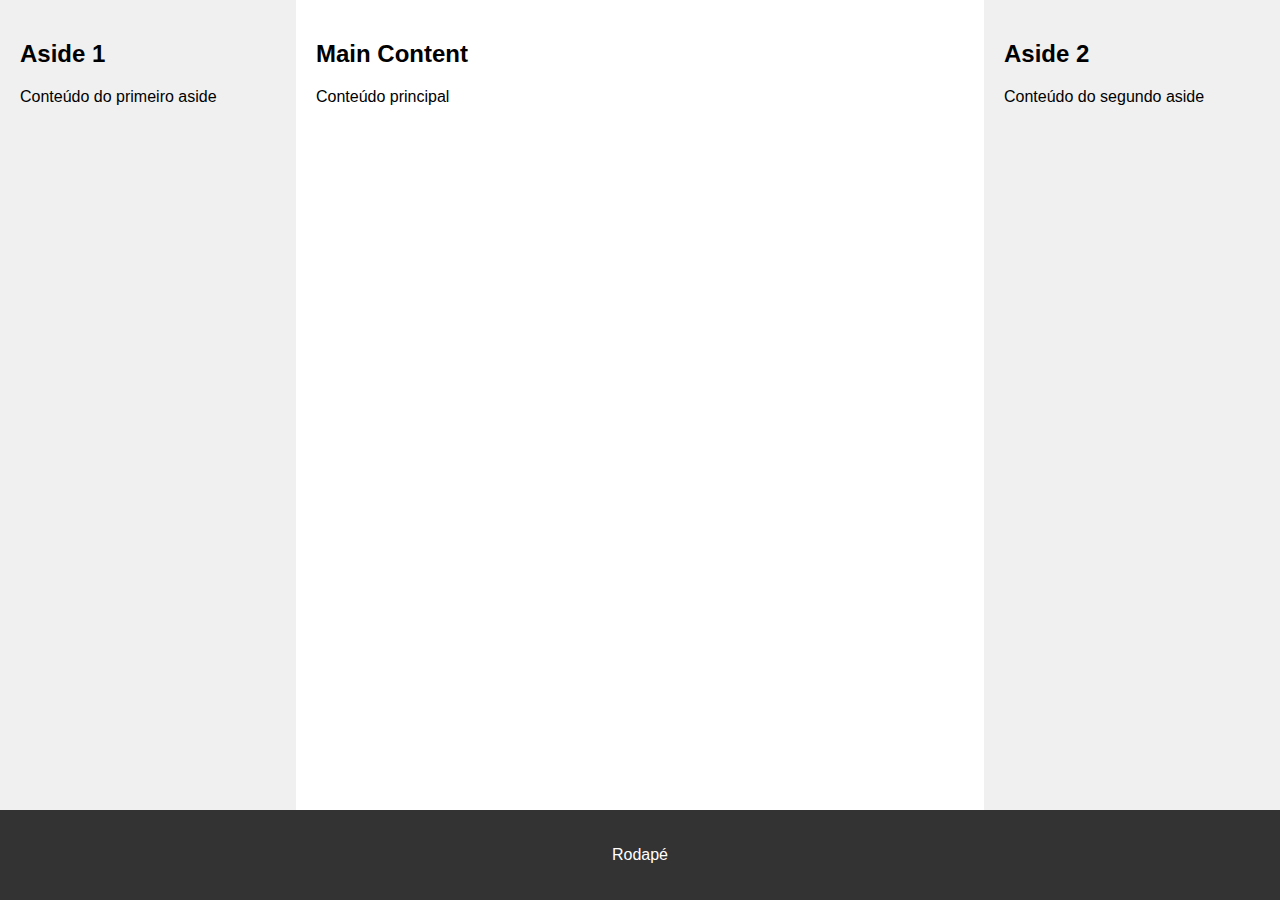
==== home.html @ 05737fe4 "Estrutura da home" ====
<!DOCTYPE html>
<html lang="en">
<head>
    <meta charset="UTF-8">
    <meta name="viewport" content="width=device-width, initial-scale=1.0">
    <link rel="stylesheet" href="/CSS/stylehome.css">
    <title>BubbleWork Home</title>
</head>
<body>
    <div class="container">
        <div class="content">
            <div class="aside">
                <h2>Aside 1</h2>
                <p>Conteúdo do primeiro aside</p>
            </div>
            
            <div class="main">
                <h2>Main Content</h2>
                <p>Conteúdo principal</p>
            </div>
            
            <div class="aside">
                <h2>Aside 2</h2>
                <p>Conteúdo do segundo aside</p>
            </div>
        </div>
        
        <div class="footer">
            <p>Rodapé</p>
        </div>
    </div>
    
</body>
</html>
---- CSS/stylehome.css ----
body, html {
    margin: 0;
    padding: 0;
    font-family: Arial, sans-serif;
    height: 100%;
}
.container {
    display: flex;
    flex-direction: column;
    min-height: 100vh;
}
.footer {
    background-color: #333;
    color: #fff;
    padding: 20px;
    text-align: center;
}
.content {
    flex: 1;
    display: flex;
}
.aside {
    background-color: #f0f0f0;
    padding: 20px;
}
.aside:first-child, .aside:last-child {
    flex-basis: 20%;
}
.main {
    flex: 1;
    padding: 20px;
}
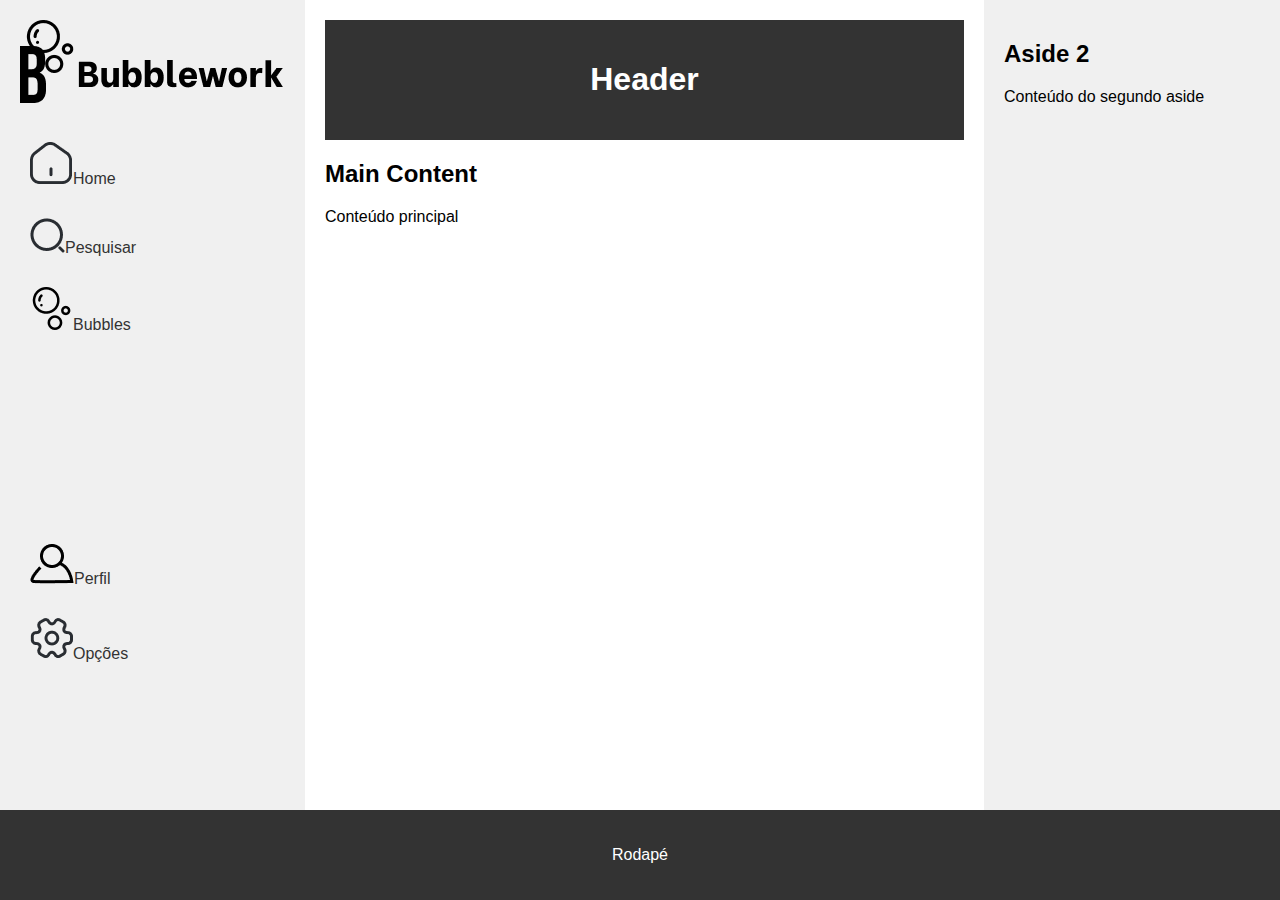
==== commit f29d984d: "icones e Aside lateral" ====
--- a/home.html
+++ b/home.html
@@ -1,5 +1,5 @@
 <!DOCTYPE html>
-<html lang="en">
+<html lang="pt-br">
 <head>
     <meta charset="UTF-8">
     <meta name="viewport" content="width=device-width, initial-scale=1.0">
@@ -8,13 +8,28 @@
 </head>
 <body>
     <div class="container">
+      
+        
         <div class="content">
             <div class="aside">
-                <h2>Aside 1</h2>
-                <p>Conteúdo do primeiro aside</p>
+                <div class="logo">
+                    <img src="/CSS/Logo.png" alt="Logo">
+                </div>
+                <ul class="nav">
+                    <li><a href="#"><img src="/CSS/🦆 icon _home 2_.png" alt="Ícone 1">Home</a></li>
+                    <li><a href="#"><img src="/CSS/🦆 icon _search normal 1_.png" alt="Ícone 2">Pesquisar</a></li>
+                    <li><a href="#"><img src="/CSS/Icon Bubbles.png" alt="Ícone 3">Bubbles</a></li>
+                </ul>
+                <ul class="nav nav-bottom">
+                    <li><a href="#"><img src="/CSS/Icon Perfil.png" alt="Ícone 4">Perfil</a></li>
+                    <li><a href="#"><img src="/CSS/🦆 icon _setting 2_.png" alt="Ícone 5">Opções</a></li>
+                </ul>
             </div>
             
             <div class="main">
+                <div class="header">
+                    <h1>Header</h1>
+                </div>
                 <h2>Main Content</h2>
                 <p>Conteúdo principal</p>
             </div>
@@ -30,5 +45,6 @@
         </div>
     </div>
     
+    
 </body>
 </html>--- a/CSS/stylehome.css
+++ b/CSS/stylehome.css
@@ -9,7 +9,7 @@
     flex-direction: column;
     min-height: 100vh;
 }
-.footer {
+.header, .footer {
     background-color: #333;
     color: #fff;
     padding: 20px;
@@ -29,4 +29,28 @@
 .main {
     flex: 1;
     padding: 20px;
+}
+.logo {
+    margin-bottom: 20px;
+}
+.nav {
+    list-style-type: none;
+    padding: 0;
+    margin: 0;
+}
+.nav li {
+    padding: 10px 0;
+}
+.nav a {
+    text-decoration: none;
+    color: #333;
+    display: block;
+    padding: 5px 10px;
+}
+.nav a:hover {
+    background-color: #ddd;
+}
+
+.nav-bottom {
+    margin-top: 180px;
 }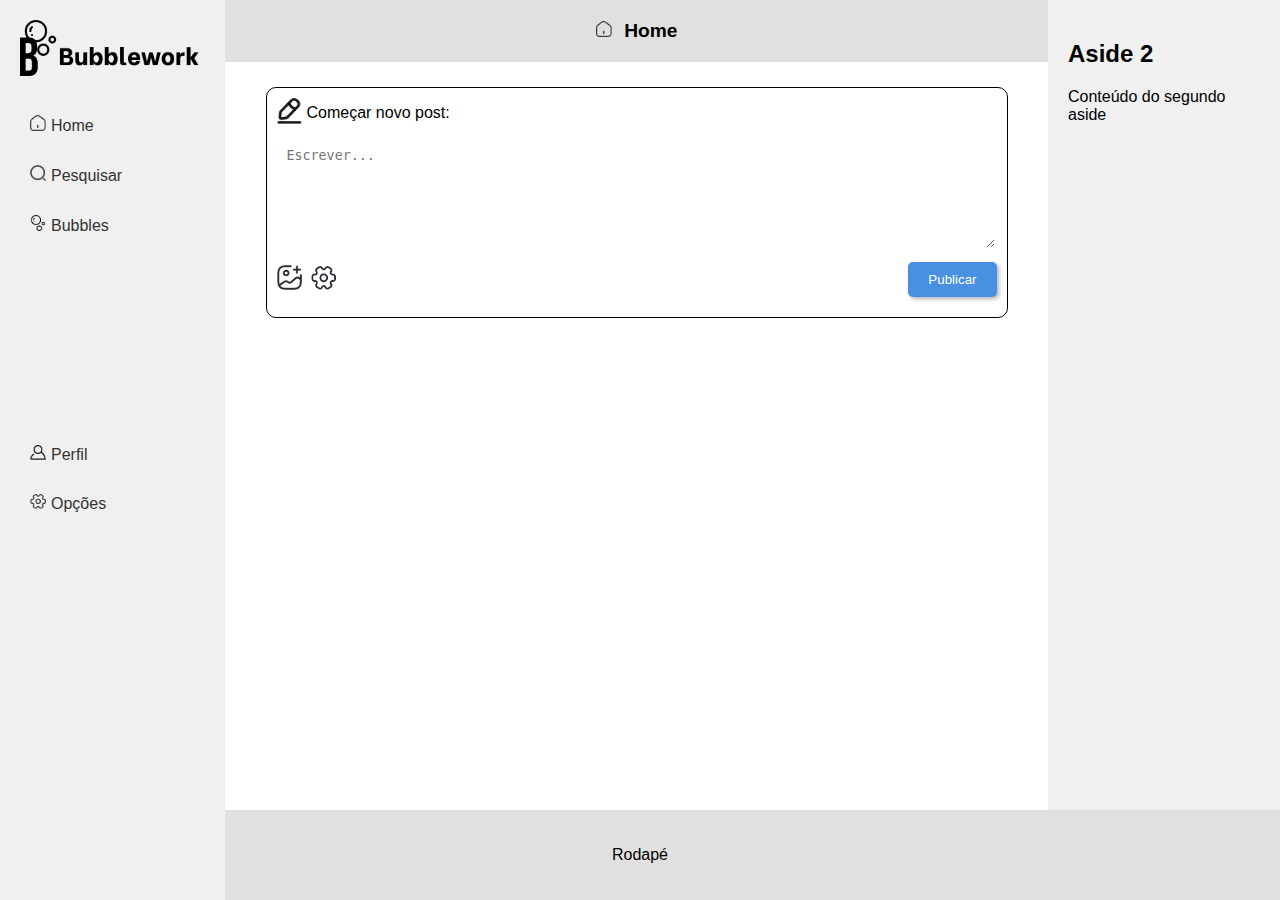
==== commit 238b8c37: "home page" ====
--- a/home.html
+++ b/home.html
@@ -11,10 +11,11 @@
       
         
         <div class="content">
-            <div class="aside">
+            <aside class="aside">
                 <div class="logo">
                     <img src="/CSS/Logo.png" alt="Logo">
                 </div>
+                <div class="navs">
                 <ul class="nav">
                     <li><a href="#"><img src="/CSS/🦆 icon _home 2_.png" alt="Ícone 1">Home</a></li>
                     <li><a href="#"><img src="/CSS/🦆 icon _search normal 1_.png" alt="Ícone 2">Pesquisar</a></li>
@@ -24,20 +25,42 @@
                     <li><a href="#"><img src="/CSS/Icon Perfil.png" alt="Ícone 4">Perfil</a></li>
                     <li><a href="#"><img src="/CSS/🦆 icon _setting 2_.png" alt="Ícone 5">Opções</a></li>
                 </ul>
-            </div>
+                </div>
+            </aside>
             
-            <div class="main">
-                <div class="header">
-                    <h1>Header</h1>
+            <main class="main">
+                <header class="header">
+                    <span class="icone"> <img src="/CSS/🦆 icon _home 2_.png" alt="Ícone 1"> </span>
+                    <h1>Home</h1>
+                </header>
+
+                <div class="new-post">
+                    <div class="post-header">
+                        <div class="logo-space">
+                            <img class="icone" src="/CSS/🦆 icon _edit 2_.png" alt="Ícone 1">
+                        </div>
+                        <span>Começar novo post:</span>
+                    </div>
+                    <textarea placeholder="Escrever..."></textarea>
+                    <div class="post-footer">
+                        <div class="logos-footer">
+                            <span class="logo-space">
+                                <img class="icone" src="/CSS/🦆 icon _gallery add_.png" alt="Ícone 1">
+                            </span>
+                            <span class="logo-space">
+                                <img class="icone" src="/CSS/🦆 icon _setting 2_.png" alt="Ícone 1">
+                            </span>
+                        </div> 
+                        <button  type="submit">Publicar</button>
+                    </div>
                 </div>
-                <h2>Main Content</h2>
-                <p>Conteúdo principal</p>
-            </div>
+
+            </main>
             
-            <div class="aside">
+            <aside class="aside">
                 <h2>Aside 2</h2>
                 <p>Conteúdo do segundo aside</p>
-            </div>
+            </aside>
         </div>
         
         <div class="footer">
--- a/CSS/stylehome.css
+++ b/CSS/stylehome.css
@@ -10,10 +10,25 @@
     min-height: 100vh;
 }
 .header, .footer {
-    background-color: #333;
-    color: #fff;
+    background-color: #e0e0e0;
+    color: #000000;
     padding: 20px;
     text-align: center;
+}
+
+.header{
+    font-size: 0.6rem;
+    height: fit-content;
+}
+
+.header img {
+    width: 16px; /* Ajuste conforme necessário */
+    height: auto; /* Mantém a proporção da imagem */
+    margin-right: 5px;
+}
+
+.header h1 {
+    display: inline;
 }
 .content {
     flex: 1;
@@ -22,13 +37,21 @@
 .aside {
     background-color: #f0f0f0;
     padding: 20px;
+    flex: 0 0 15%; 
 }
 .aside:first-child, .aside:last-child {
-    flex-basis: 20%;
+    flex-basis: 15%;
+}
+.aside:first-child {
+    position: fixed;
+    top: 0;
+    bottom: 0;
+    height: 100%; 
 }
 .main {
-    flex: 1;
-    padding: 20px;
+    flex: 1 1 70%;
+    margin-left: 225px;
+    /* padding: 20px; */
 }
 .logo {
     margin-bottom: 20px;
@@ -37,6 +60,7 @@
     list-style-type: none;
     padding: 0;
     margin: 0;
+    
 }
 .nav li {
     padding: 10px 0;
@@ -53,4 +77,73 @@
 
 .nav-bottom {
     margin-top: 180px;
-}+}
+
+.nav img {
+    width: 16px; /* Ajuste conforme necessário */
+    height: auto; /* Mantém a proporção da imagem */
+    margin-right: 5px; /* Espaço entre o ícone e o texto */
+}
+.logo img {
+    width: 180px; /* Ajuste conforme necessário */
+    height: auto; /* Mantém a proporção da imagem */
+    margin-right: 5px;
+}
+
+.new-post {
+    max-width: 720px; /* Definindo a largura máxima do campo de postagem */
+    margin: 0 auto; /* Centralizando horizontalmente */
+    border: 1px solid #000;
+    border-radius: 10px;
+    padding: 10px;
+    margin-top: 3%;
+}
+
+.post-header, .post-footer {
+    display: flex;
+    align-items: center;
+    margin-bottom: 10px;
+}
+
+.logo-space {
+    width: 30px; /* Ajuste conforme necessário */
+    height: 30px; /* Ajuste conforme necessário */
+    /* Espaço reservado para o logo */
+}
+
+textarea {
+    width: 97%;
+    height: 90px;
+    border-radius: 5px;
+    padding: 10px;
+    margin-bottom: 10px;
+    border: none; /* Removendo a borda */
+    resize: vertical;
+    max-height: 150px;
+}
+
+button {
+    background-color: #4a90e2;
+    color: #fff;
+    border: none;
+    border-radius: 5px;
+    padding: 10px 20px;
+    box-shadow: 2px 2px 4px rgba(0, 0, 0, 0.3);
+}
+
+button:hover {
+    background-color: #357ebd;
+}
+
+.icone {
+    width: 25px; /* Ajuste conforme necessário */
+    height: auto; /* Mantém a proporção da imagem */
+    margin-right: 5px;
+}
+
+.post-footer {
+    display: flex;
+    justify-content: space-between; /* Alinhando o botão à direita */
+    align-items: center; /* Alinhando verticalmente ao centro */
+}
+
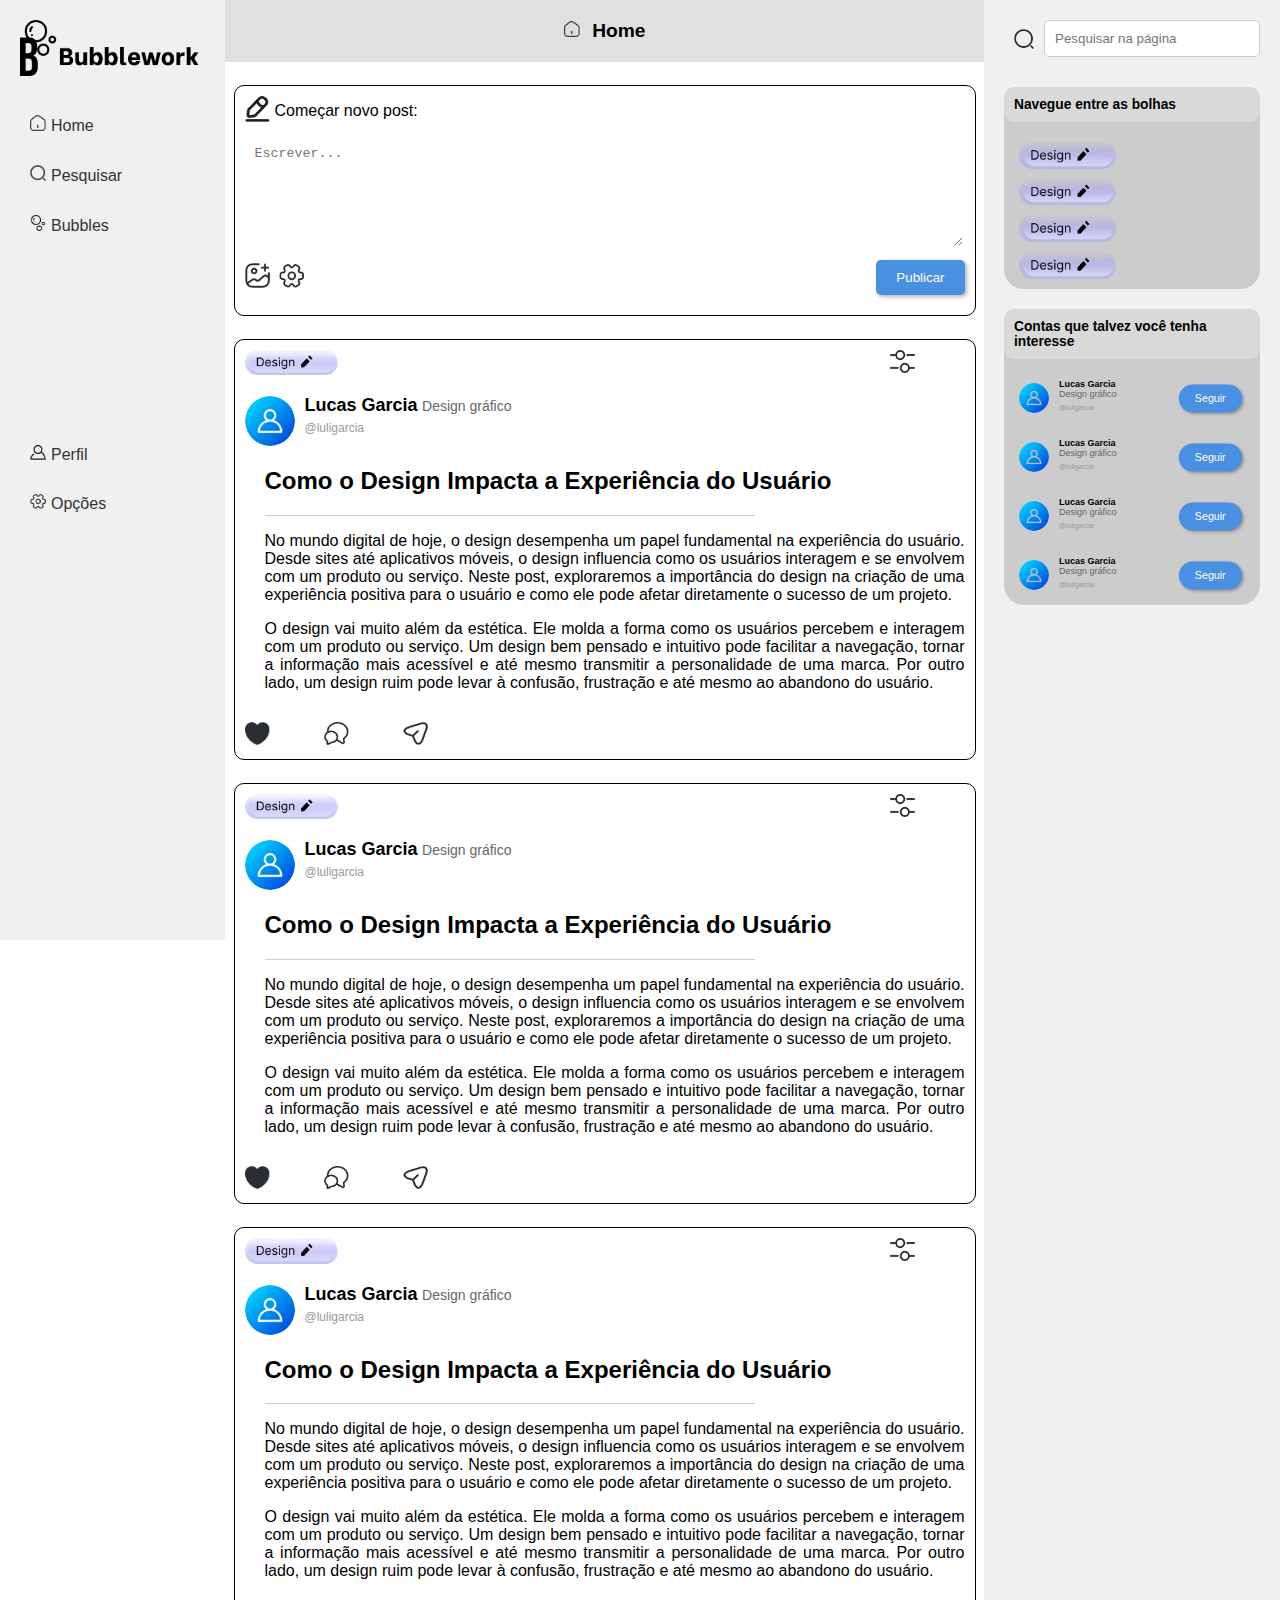
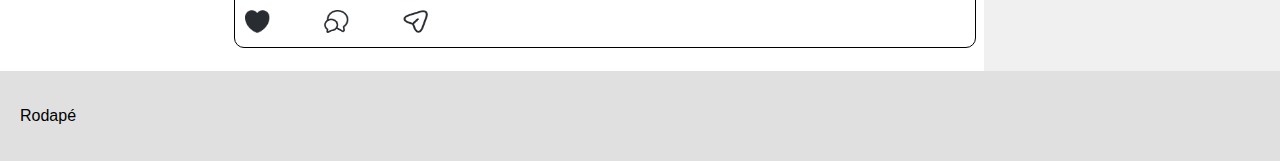
==== commit 58c756ac: "Home Page finalizada" ====
--- a/home.html
+++ b/home.html
@@ -1,43 +1,45 @@
 <!DOCTYPE html>
 <html lang="pt-br">
+
 <head>
     <meta charset="UTF-8">
     <meta name="viewport" content="width=device-width, initial-scale=1.0">
     <link rel="stylesheet" href="/CSS/stylehome.css">
     <title>BubbleWork Home</title>
 </head>
+
 <body>
     <div class="container">
-      
-        
+
+
         <div class="content">
             <aside class="aside">
                 <div class="logo">
-                    <img src="/CSS/Logo.png" alt="Logo">
+                    <img src="/Img/Logo.png" alt="Logo">
                 </div>
                 <div class="navs">
-                <ul class="nav">
-                    <li><a href="#"><img src="/CSS/🦆 icon _home 2_.png" alt="Ícone 1">Home</a></li>
-                    <li><a href="#"><img src="/CSS/🦆 icon _search normal 1_.png" alt="Ícone 2">Pesquisar</a></li>
-                    <li><a href="#"><img src="/CSS/Icon Bubbles.png" alt="Ícone 3">Bubbles</a></li>
-                </ul>
-                <ul class="nav nav-bottom">
-                    <li><a href="#"><img src="/CSS/Icon Perfil.png" alt="Ícone 4">Perfil</a></li>
-                    <li><a href="#"><img src="/CSS/🦆 icon _setting 2_.png" alt="Ícone 5">Opções</a></li>
-                </ul>
+                    <ul class="nav">
+                        <li><a href="#"><img src="/Img/🦆 icon _home 2_.png" alt="Ícone 1">Home</a></li>
+                        <li><a href="#"><img src="/Img/🦆 icon _search normal 1_.png" alt="Ícone 2">Pesquisar</a></li>
+                        <li><a href="#"><img src="/Img/Icon Bubbles.png" alt="Ícone 3">Bubbles</a></li>
+                    </ul>
+                    <ul class="nav nav-bottom">
+                        <li><a href="#"><img src="/Img/Icon Perfil.png" alt="Ícone 4">Perfil</a></li>
+                        <li><a href="#"><img src="/Img/🦆 icon _setting 2_.png" alt="Ícone 5">Opções</a></li>
+                    </ul>
                 </div>
             </aside>
-            
+
             <main class="main">
                 <header class="header">
-                    <span class="icone"> <img src="/CSS/🦆 icon _home 2_.png" alt="Ícone 1"> </span>
+                    <span class="icone"> <img src="/Img/🦆 icon _home 2_.png" alt="Ícone 1"> </span>
                     <h1>Home</h1>
                 </header>
 
                 <div class="new-post">
                     <div class="post-header">
                         <div class="logo-space">
-                            <img class="icone" src="/CSS/🦆 icon _edit 2_.png" alt="Ícone 1">
+                            <img class="icone" src="/Img/🦆 icon _edit 2_.png" alt="Ícone 1">
                         </div>
                         <span>Começar novo post:</span>
                     </div>
@@ -45,29 +47,224 @@
                     <div class="post-footer">
                         <div class="logos-footer">
                             <span class="logo-space">
-                                <img class="icone" src="/CSS/🦆 icon _gallery add_.png" alt="Ícone 1">
+                                <img class="icone" src="/Img/🦆 icon _gallery add_.png" alt="Ícone 1">
                             </span>
                             <span class="logo-space">
-                                <img class="icone" src="/CSS/🦆 icon _setting 2_.png" alt="Ícone 1">
+                                <img class="icone" src="/Img/🦆 icon _setting 2_.png" alt="Ícone 1">
                             </span>
-                        </div> 
-                        <button  type="submit">Publicar</button>
+                        </div>
+                        <button class="btn-submity" type="submit">Publicar</button>
+                    </div>
+                </div>
+
+                <div class="new-post">
+                    <div class="post-header-view">
+                        <img src="/Img/Vector.png" class="home-type" alt="Imagem 1" class="top-left-image">
+                        <img src="Img/🦆 icon _setting 4_.png" class="icon" alt="Imagem 2" class="top-right-image">
+                    </div>
+
+                    <div class="profile-container">
+                        <img src="/Img/image 30.png" alt="Foto de Perfil" class="profile-img">
+                        <div class="user-details">
+                            <p class="username">Lucas Garcia</p>
+                            <p class="user-area">Design gráfico</p>
+                            <p class="user-at">@luligarcia</p>
+                        </div>
+                    </div>
+
+                    <div class="post-content">
+                        <h2>Como o Design Impacta a Experiência do Usuário </h2>
+                        <hr>
+                        <p> No mundo digital de hoje, o design desempenha um papel fundamental na experiência do
+                            usuário. Desde sites até aplicativos móveis, o design influencia como os usuários interagem
+                            e se envolvem com um produto ou serviço. Neste post, exploraremos a importância do design na
+                            criação de uma experiência positiva para o usuário e como ele pode afetar diretamente o
+                            sucesso de um projeto.</p>
+                        <p>
+                            O design vai muito além da estética. Ele molda a forma como os usuários percebem e interagem
+                            com um produto ou serviço. Um design bem pensado e intuitivo pode facilitar a navegação,
+                            tornar a informação mais acessível e até mesmo transmitir a personalidade de uma marca. Por
+                            outro lado, um design ruim pode levar à confusão, frustração e até mesmo ao abandono do
+                            usuário.
+                        </p>
+                    </div>
+                    <div class="post-footer-view">
+                        <img src="/Img/🦆 icon _heart_.png" alt="Imagem 2" class="icon like">
+                        <img src="/Img/🦆 icon _messages 2_.png" alt="Imagem 3" class="icon coment">
+                        <img src="/Img/🦆 icon _send 2_.png" alt="Imagem 4" class="icon send">
+                    </div>
+                </div>
+
+                <div class="new-post">
+                    <div class="post-header-view">
+                        <img src="/Img/Vector.png" class="home-type" alt="Imagem 1" class="top-left-image">
+                        <img src="Img/🦆 icon _setting 4_.png" class="icon" alt="Imagem 2" class="top-right-image">
+                    </div>
+
+                    <div class="profile-container">
+                        <img src="/Img/image 30.png" alt="Foto de Perfil" class="profile-img">
+                        <div class="user-details">
+                            <p class="username">Lucas Garcia</p>
+                            <p class="user-area">Design gráfico</p>
+                            <p class="user-at">@luligarcia</p>
+                        </div>
+                    </div>
+
+                    <div class="post-content">
+                        <h2>Como o Design Impacta a Experiência do Usuário </h2>
+                        <hr>
+                        <p> No mundo digital de hoje, o design desempenha um papel fundamental na experiência do
+                            usuário. Desde sites até aplicativos móveis, o design influencia como os usuários interagem
+                            e se envolvem com um produto ou serviço. Neste post, exploraremos a importância do design na
+                            criação de uma experiência positiva para o usuário e como ele pode afetar diretamente o
+                            sucesso de um projeto.</p>
+                        <p>
+                            O design vai muito além da estética. Ele molda a forma como os usuários percebem e interagem
+                            com um produto ou serviço. Um design bem pensado e intuitivo pode facilitar a navegação,
+                            tornar a informação mais acessível e até mesmo transmitir a personalidade de uma marca. Por
+                            outro lado, um design ruim pode levar à confusão, frustração e até mesmo ao abandono do
+                            usuário.
+                        </p>
+                    </div>
+                    <div class="post-footer-view">
+                        <img src="/Img/🦆 icon _heart_.png" alt="Imagem 2" class="icon like">
+                        <img src="/Img/🦆 icon _messages 2_.png" alt="Imagem 3" class="icon coment">
+                        <img src="/Img/🦆 icon _send 2_.png" alt="Imagem 4" class="icon send">
+                    </div>
+                </div>
+
+                <div class="new-post">
+                    <div class="post-header-view">
+                        <img src="/Img/Vector.png" class="home-type" alt="Imagem 1" class="top-left-image">
+                        <img src="Img/🦆 icon _setting 4_.png" class="icon" alt="Imagem 2" class="top-right-image">
+                    </div>
+
+                    <div class="profile-container">
+                        <img src="/Img/image 30.png" alt="Foto de Perfil" class="profile-img">
+                        <div class="user-details">
+                            <p class="username">Lucas Garcia</p>
+                            <p class="user-area">Design gráfico</p>
+                            <p class="user-at">@luligarcia</p>
+                        </div>
+                    </div>
+
+                    <div class="post-content">
+                        <h2>Como o Design Impacta a Experiência do Usuário </h2>
+                        <hr>
+                        <p> No mundo digital de hoje, o design desempenha um papel fundamental na experiência do
+                            usuário. Desde sites até aplicativos móveis, o design influencia como os usuários interagem
+                            e se envolvem com um produto ou serviço. Neste post, exploraremos a importância do design na
+                            criação de uma experiência positiva para o usuário e como ele pode afetar diretamente o
+                            sucesso de um projeto.</p>
+                        <p>
+                            O design vai muito além da estética. Ele molda a forma como os usuários percebem e interagem
+                            com um produto ou serviço. Um design bem pensado e intuitivo pode facilitar a navegação,
+                            tornar a informação mais acessível e até mesmo transmitir a personalidade de uma marca. Por
+                            outro lado, um design ruim pode levar à confusão, frustração e até mesmo ao abandono do
+                            usuário.
+                        </p>
+                    </div>
+                    <div class="post-footer-view">
+                        <img src="/Img/🦆 icon _heart_.png" alt="Imagem 2" class="icon like">
+                        <img src="/Img/🦆 icon _messages 2_.png" alt="Imagem 3" class="icon coment">
+                        <img src="/Img/🦆 icon _send 2_.png" alt="Imagem 4" class="icon send">
                     </div>
                 </div>
 
             </main>
-            
+
             <aside class="aside">
-                <h2>Aside 2</h2>
-                <p>Conteúdo do segundo aside</p>
+                <aside>
+                    <div class="container-aside">
+                        <div class="pesquisa">
+                            <img src="/Img/🦆 icon _search normal 1_.png" alt="Ícone de pesquisa">
+                            <input type="text" placeholder="Pesquisar na página">
+                        </div>
+                        <div class="campo-cinza">
+                            <div class="titulo">
+                                <h2>Navegue entre as bolhas</h2>
+                            </div>
+
+                            <div class="imagens">
+                                <img src="/Img/Vector.png" alt="Imagem 1">
+                                <img src="/Img/Vector.png" alt="Imagem 2">
+                                <img src="/Img/Vector.png" alt="Imagem 3">
+                                <img src="/Img/Vector.png" alt="Imagem 4">
+                            </div>
+                        </div>
+
+                        <div class="campo-cinza">
+                            <div class="titulo">
+                                <h2>Contas que talvez você tenha interesse</h2>
+
+                            </div>
+                            <div class="contas">
+                                <div class="contas-container">
+                                    <div class="profile-container-mini">
+                                        <img src="/Img/image 30.png" alt="Foto de Perfil" class="profile-img-mini">
+                                        <div class="user-details">
+                                            <p class="username-mini">Lucas Garcia</p>
+                                            <p class="user-area-mini">Design gráfico</p>
+                                            <p class="user-at-mini">@luligarcia</p>
+                                        </div>
+                                    </div>
+
+                                    <button class="follow-button">Seguir</button>
+                                </div>
+
+
+
+                                <div class="contas-container">
+                                    <div class="profile-container-mini">
+                                        <img src="/Img/image 30.png" alt="Foto de Perfil" class="profile-img-mini">
+                                        <div class="user-details">
+                                            <p class="username-mini">Lucas Garcia</p>
+                                            <p class="user-area-mini">Design gráfico</p>
+                                            <p class="user-at-mini">@luligarcia</p>
+                                        </div>
+                                    </div>
+
+                                    <button class="follow-button">Seguir</button>
+                                </div>
+
+                                <div class="contas-container">
+                                    <div class="profile-container-mini">
+                                        <img src="/Img/image 30.png" alt="Foto de Perfil" class="profile-img-mini">
+                                        <div class="user-details">
+                                            <p class="username-mini">Lucas Garcia</p>
+                                            <p class="user-area-mini">Design gráfico</p>
+                                            <p class="user-at-mini">@luligarcia</p>
+                                        </div>
+                                    </div>
+
+                                    <button class="follow-button">Seguir</button>
+                                </div>
+
+                                <div class="contas-container">
+                                    <div class="profile-container-mini">
+                                        <img src="/Img/image 30.png" alt="Foto de Perfil" class="profile-img-mini">
+                                        <div class="user-details">
+                                            <p class="username-mini">Lucas Garcia</p>
+                                            <p class="user-area-mini">Design gráfico</p>
+                                            <p class="user-at-mini">@luligarcia</p>
+                                        </div>
+                                    </div>
+
+                                    <button class="follow-button">Seguir</button>
+                                </div>
+
+                            </div>
+                        </div>
+                </aside>
             </aside>
         </div>
-        
+
         <div class="footer">
             <p>Rodapé</p>
         </div>
     </div>
-    
-    
+
+
 </body>
+
 </html>--- a/CSS/stylehome.css
+++ b/CSS/stylehome.css
@@ -40,7 +40,7 @@
     flex: 0 0 15%; 
 }
 .aside:first-child, .aside:last-child {
-    flex-basis: 15%;
+    flex-basis: 20%;
 }
 .aside:first-child {
     position: fixed;
@@ -97,6 +97,7 @@
     border-radius: 10px;
     padding: 10px;
     margin-top: 3%;
+    margin-bottom: 3%;
 }
 
 .post-header, .post-footer {
@@ -122,7 +123,7 @@
     max-height: 150px;
 }
 
-button {
+.btn-submity {
     background-color: #4a90e2;
     color: #fff;
     border: none;
@@ -147,3 +148,192 @@
     align-items: center; /* Alinhando verticalmente ao centro */
 }
 
+.post {
+    width: 80%;
+    border: 1px solid black;
+    border-radius: 10px;
+    padding: 20px;
+}
+
+.profile-container {
+    display: flex;
+    align-items: center;
+    font-family: Arial, sans-serif;
+}
+
+.profile-img {
+    width: 50px;
+    height: 50px;
+    border-radius: 50%;
+    margin-right: 10px;
+}
+
+.username,
+.user-area {
+    display: inline; /* Para colocar na mesma linha */
+    margin: 0;
+}
+
+.username {
+    font-size: 18px;
+    font-weight: bold;
+    margin: 0;
+}
+
+.user-area {
+    font-size: 14px;
+    color: #666;
+    margin: 0;
+}
+
+.user-at {
+    font-size: 12px;
+    color: #999;
+    margin-top: 5px;
+}
+
+.post-content {
+    margin-bottom: 30px;
+    margin-left: 20px;
+}
+
+
+.icon {
+    width: 25px;
+    height: 23px;
+    margin-right: 50px;
+}
+
+.post-content hr {
+    border: none; /* Remove a borda padrão do elemento hr */
+    border-bottom: 1px solid #ccc; /* Adiciona uma borda inferior com cor mais clara */
+    margin: 5px 0; /* Define a margem superior e inferior */
+    width: 70%; /* Define a margem superior e inferior */
+}
+
+.post-header-view {
+    display: flex;
+    justify-content: space-between;
+}
+
+.home-type {
+    width: 13%; /* Define a largura da imagem para 50% do contêiner pai */
+    height: auto;
+    margin-bottom: 20px;
+}
+
+p {
+    text-align: justify;
+}
+
+.container-aside     {
+    display: flex;
+    flex-direction: column;
+    align-items: center;
+}
+
+.titulo {
+    background-color: #dad9d9; /* Cor de fundo para o título */
+    padding: 10px;
+    border-radius: 10px;
+    margin-bottom: 20px; /* Espaço entre o título e o campo cinza */
+}
+
+.titulo h2 {
+    font-size: 0.86rem; /* Tamanho da fonte reduzido */
+    margin: 0;
+}
+
+.campo-cinza {
+    width: 100%;/* Ajuste o tamanho conforme necessário */
+    height: auto; /* Ajuste a altura conforme necessário */
+    background-color: #ccc;
+    border-radius: 20px;
+    margin-top: 20px; /* Ajuste o raio conforme necessário */
+}
+
+.pesquisa {
+    display: flex;
+    align-items: center;
+    width: 100%; /* Ocupa a largura total do aside */
+    margin-bottom: 10px; /* Espaço entre a pesquisa e o campo cinza */
+}
+
+.pesquisa input[type="text"] {
+    width: calc(100% - 40px); /* Ocupa o restante da largura após a imagem */
+    padding: 10px;
+    border-radius: 5px;
+    border: 1px solid #ccc;
+}
+
+.pesquisa img {
+    width: 20px;
+    height: 20px;
+    margin-left: 10px;
+    margin-right: 10px; /* Espaço entre a imagem e a barra de pesquisa */
+}
+
+.imagens img {
+    display: block;
+    margin: 10px 15px; /* Espaçamento entre as imagens */
+    width: 38%; /* Redimensiona as imagens para ocupar 100% do espaço disponível */
+     /* Espaçamento entre as imagens */
+}
+
+.contas {
+    display: block;
+    margin: 10px 15px; /* Espaçamento entre as imagens */
+    width: 90%;
+}
+
+.profile-img-mini {
+    width: 30px;
+    height: 30px;
+    border-radius: 50%;
+    margin-right: 10px;
+}
+
+.username-mini {
+    font-size: 9px;
+    font-weight: bold;
+    margin: 0;
+}
+
+.user-area-mini {
+    font-size: 9px;
+    color: #666;
+    margin: 0;
+}
+
+.user-at-mini {
+    font-size: 7px;
+    color: #999;
+    margin-top: 5px;
+}
+
+.profile-container-mini {
+    display: flex;
+    align-items: center;
+    font-family: Arial, sans-serif;
+    width: 50%;
+    
+}
+
+.follow-button {
+    transform: scale(0.8);
+    background-color: #4a90e2;
+    color: #fff;
+    border: none;
+    border-radius: 30px;
+    padding: 10px 20px;
+    box-shadow: 2px 2px 4px rgba(0, 0, 0, 0.3);
+}
+
+.contas-container {
+    width: 100%;
+    display: flex;
+    align-items: center;
+    justify-content: space-between;
+    margin-top: 20px;
+}
+
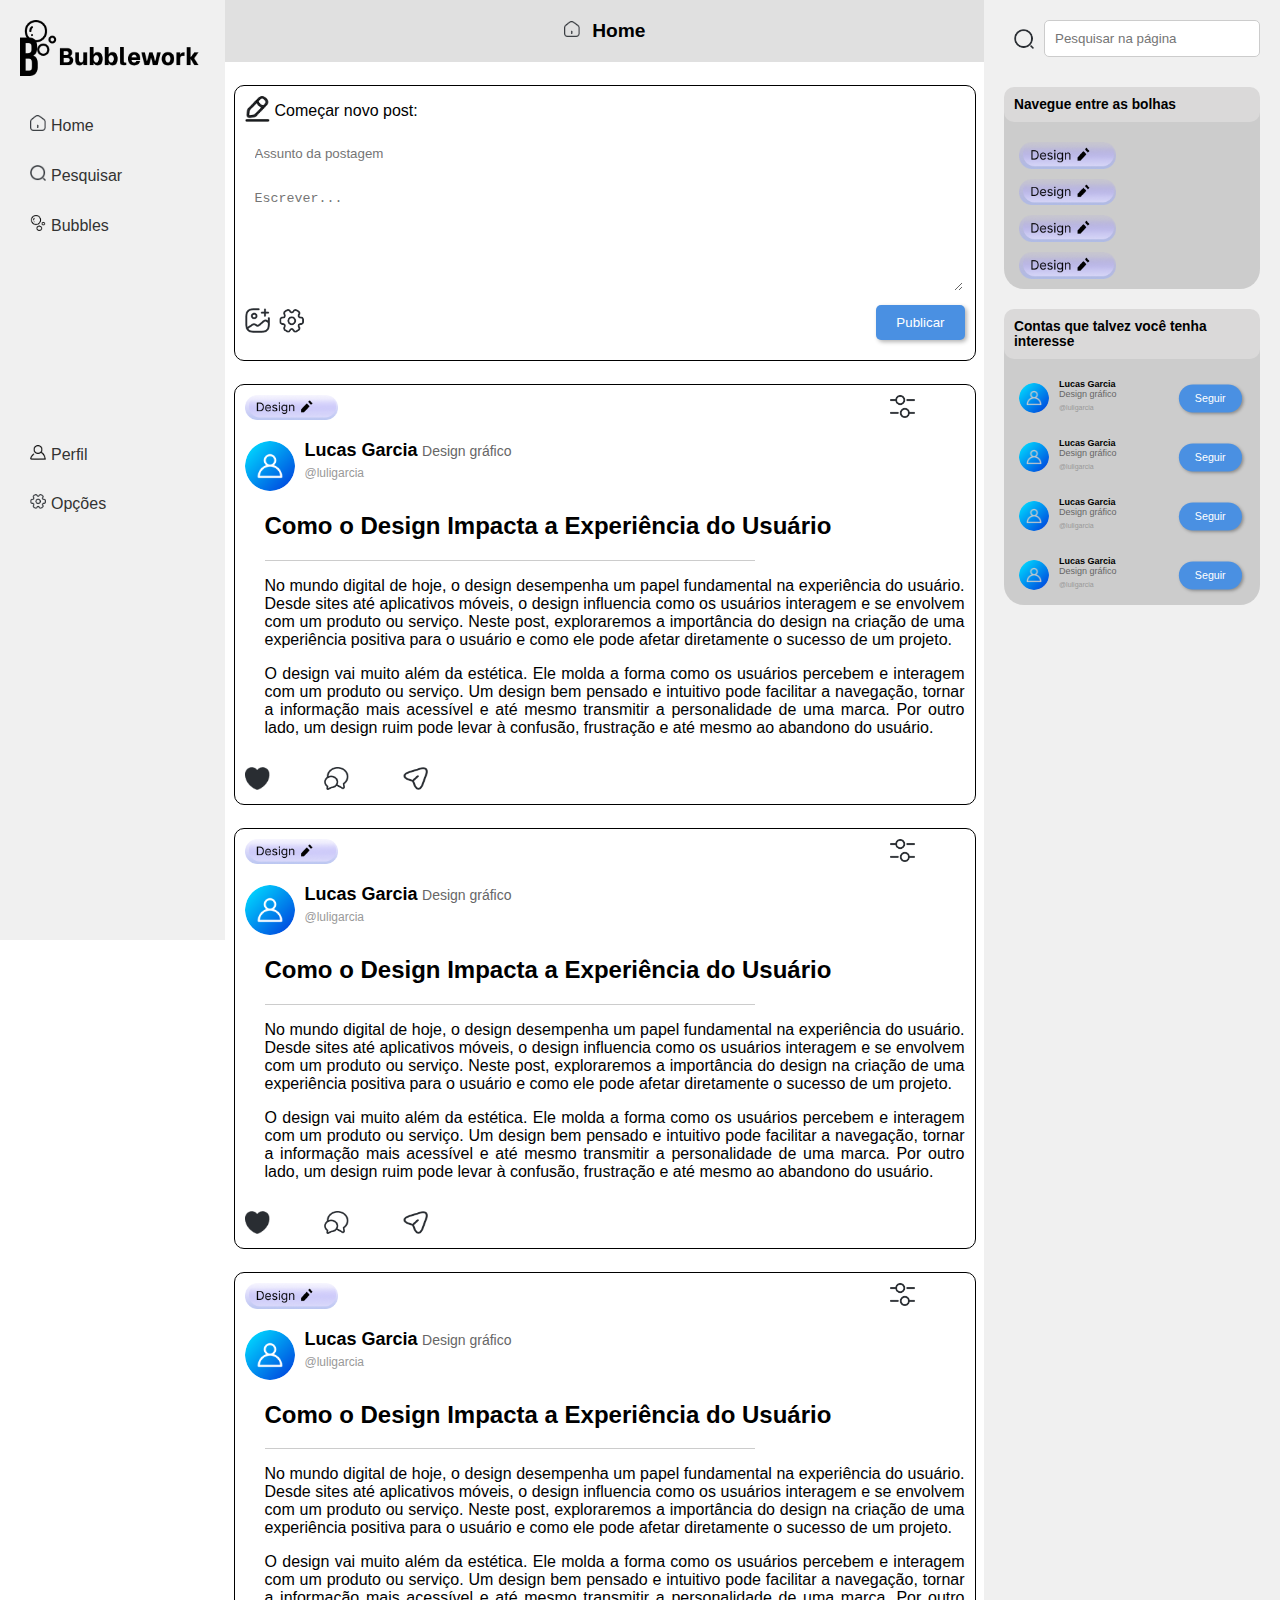
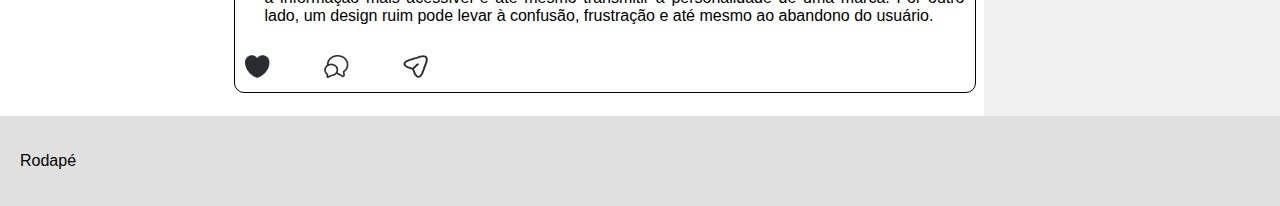
==== commit 1a9f5dce: "login page completa" ====
--- a/home.html
+++ b/home.html
@@ -43,7 +43,8 @@
                         </div>
                         <span>Começar novo post:</span>
                     </div>
-                    <textarea placeholder="Escrever..."></textarea>
+                    <input class="title-area" type="text" placeholder="Assunto da postagem">
+                    <textarea class="write-area" placeholder="Escrever..."></textarea>
                     <div class="post-footer">
                         <div class="logos-footer">
                             <span class="logo-space">
@@ -56,6 +57,8 @@
                         <button class="btn-submity" type="submit">Publicar</button>
                     </div>
                 </div>
+
+                <div class="post-area"></div>
 
                 <div class="new-post">
                     <div class="post-header-view">
@@ -264,7 +267,7 @@
         </div>
     </div>
 
-
+    <script src="/Scripts/homescript.js"></script>
 </body>
 
 </html>--- a/CSS/stylehome.css
+++ b/CSS/stylehome.css
@@ -112,7 +112,15 @@
     /* Espaço reservado para o logo */
 }
 
-textarea {
+.title-area {
+    width: 97%;
+    border-radius: 5px;
+    padding: 10px;
+    margin-bottom: 10px;
+    border: none; /* Removendo a borda */
+}
+
+.write-area {
     width: 97%;
     height: 90px;
     border-radius: 5px;
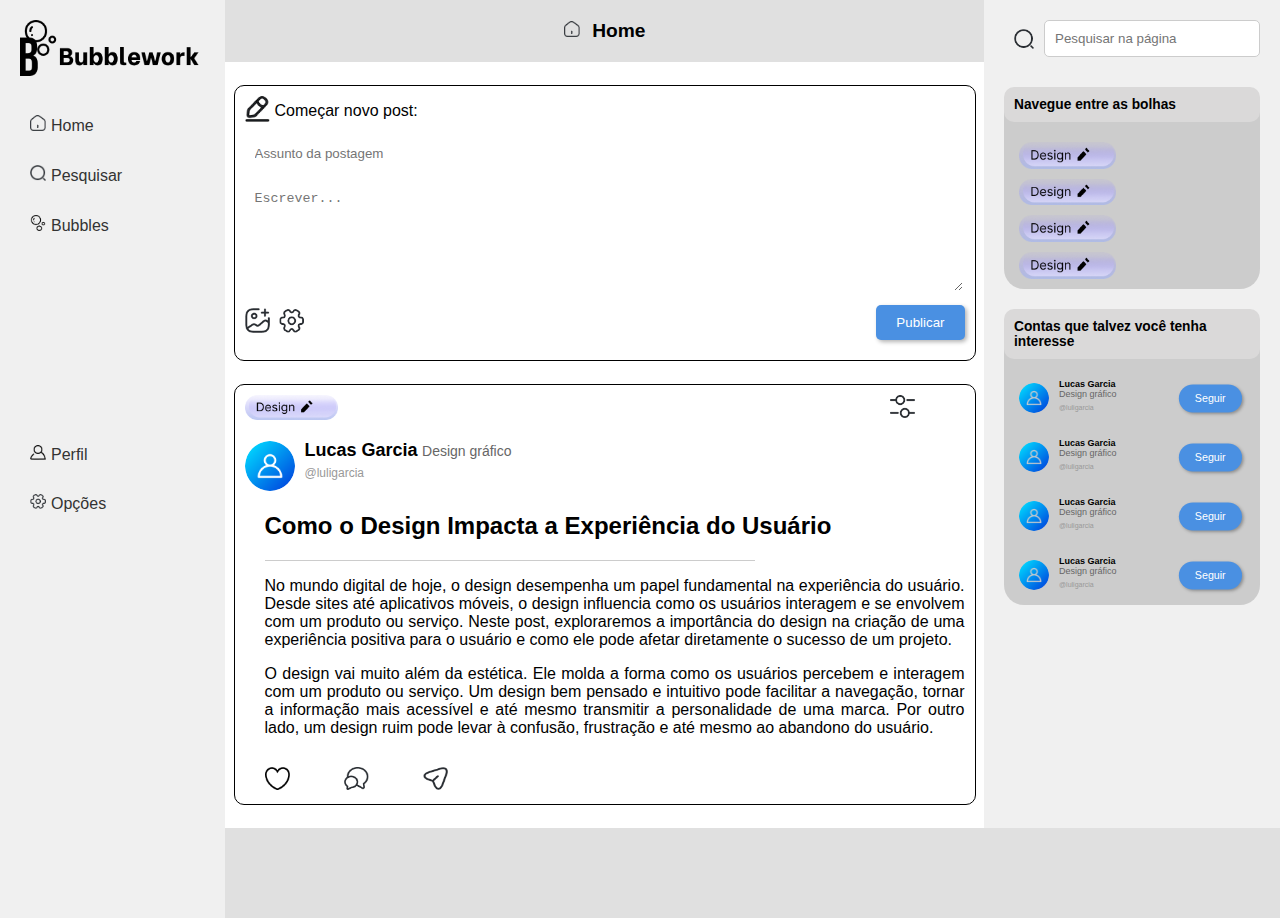
==== commit 6ad471ef: "feat: Implementações de script" ====
--- a/home.html
+++ b/home.html
@@ -92,88 +92,64 @@
                         </p>
                     </div>
                     <div class="post-footer-view">
-                        <img src="/Img/🦆 icon _heart_.png" alt="Imagem 2" class="icon like">
-                        <img src="/Img/🦆 icon _messages 2_.png" alt="Imagem 3" class="icon coment">
-                        <img src="/Img/🦆 icon _send 2_.png" alt="Imagem 4" class="icon send">
-                    </div>
-                </div>
-
-                <div class="new-post">
-                    <div class="post-header-view">
-                        <img src="/Img/Vector.png" class="home-type" alt="Imagem 1" class="top-left-image">
-                        <img src="Img/🦆 icon _setting 4_.png" class="icon" alt="Imagem 2" class="top-right-image">
-                    </div>
-
-                    <div class="profile-container">
-                        <img src="/Img/image 30.png" alt="Foto de Perfil" class="profile-img">
-                        <div class="user-details">
-                            <p class="username">Lucas Garcia</p>
-                            <p class="user-area">Design gráfico</p>
-                            <p class="user-at">@luligarcia</p>
-                        </div>
-                    </div>
-
-                    <div class="post-content">
-                        <h2>Como o Design Impacta a Experiência do Usuário </h2>
-                        <hr>
-                        <p> No mundo digital de hoje, o design desempenha um papel fundamental na experiência do
-                            usuário. Desde sites até aplicativos móveis, o design influencia como os usuários interagem
-                            e se envolvem com um produto ou serviço. Neste post, exploraremos a importância do design na
-                            criação de uma experiência positiva para o usuário e como ele pode afetar diretamente o
-                            sucesso de um projeto.</p>
-                        <p>
-                            O design vai muito além da estética. Ele molda a forma como os usuários percebem e interagem
-                            com um produto ou serviço. Um design bem pensado e intuitivo pode facilitar a navegação,
-                            tornar a informação mais acessível e até mesmo transmitir a personalidade de uma marca. Por
-                            outro lado, um design ruim pode levar à confusão, frustração e até mesmo ao abandono do
-                            usuário.
-                        </p>
-                    </div>
-                    <div class="post-footer-view">
-                        <img src="/Img/🦆 icon _heart_.png" alt="Imagem 2" class="icon like">
-                        <img src="/Img/🦆 icon _messages 2_.png" alt="Imagem 3" class="icon coment">
-                        <img src="/Img/🦆 icon _send 2_.png" alt="Imagem 4" class="icon send">
-                    </div>
-                </div>
-
-                <div class="new-post">
-                    <div class="post-header-view">
-                        <img src="/Img/Vector.png" class="home-type" alt="Imagem 1" class="top-left-image">
-                        <img src="Img/🦆 icon _setting 4_.png" class="icon" alt="Imagem 2" class="top-right-image">
-                    </div>
-
-                    <div class="profile-container">
-                        <img src="/Img/image 30.png" alt="Foto de Perfil" class="profile-img">
-                        <div class="user-details">
-                            <p class="username">Lucas Garcia</p>
-                            <p class="user-area">Design gráfico</p>
-                            <p class="user-at">@luligarcia</p>
-                        </div>
-                    </div>
-
-                    <div class="post-content">
-                        <h2>Como o Design Impacta a Experiência do Usuário </h2>
-                        <hr>
-                        <p> No mundo digital de hoje, o design desempenha um papel fundamental na experiência do
-                            usuário. Desde sites até aplicativos móveis, o design influencia como os usuários interagem
-                            e se envolvem com um produto ou serviço. Neste post, exploraremos a importância do design na
-                            criação de uma experiência positiva para o usuário e como ele pode afetar diretamente o
-                            sucesso de um projeto.</p>
-                        <p>
-                            O design vai muito além da estética. Ele molda a forma como os usuários percebem e interagem
-                            com um produto ou serviço. Um design bem pensado e intuitivo pode facilitar a navegação,
-                            tornar a informação mais acessível e até mesmo transmitir a personalidade de uma marca. Por
-                            outro lado, um design ruim pode levar à confusão, frustração e até mesmo ao abandono do
-                            usuário.
-                        </p>
-                    </div>
-                    <div class="post-footer-view">
-                        <img src="/Img/🦆 icon _heart_.png" alt="Imagem 2" class="icon like">
-                        <img src="/Img/🦆 icon _messages 2_.png" alt="Imagem 3" class="icon coment">
-                        <img src="/Img/🦆 icon _send 2_.png" alt="Imagem 4" class="icon send">
-                    </div>
-                </div>
-
+                        <button class="icon-btn like-btn">
+                            <img src="/Img/hearth_empty.png" alt="Like" class="icon like-icon">
+                        </button>
+                        <button class="icon-btn coment-btn">
+                            <img src="/Img/🦆 icon _messages 2_.png" alt="Coment" class="icon coment-icon">
+                        </button>
+                        <button class="icon-btn send-btn">
+                            <img src="/Img/🦆 icon _send 2_.png" alt="Send" class="icon send-icon">
+                        </button>
+                    </div>
+
+                    <div class="comments-section hidden">
+                        <div class="comment">
+                            <div class="comment-profile-container">
+                                <img src="/Img/image 30.png" alt="Foto de Perfil" class="comment-profile-img">
+                                <div class="comment-user-details">
+                                    <p class="comment-username">Ana Silva</p>
+                                    <p class="comment-user-area">UI Designer</p>
+                                    <p class="comment-user-at">@anasilva</p>
+                                </div>
+                            </div>
+                            <p class="comment-text">Ótimo artigo! O design realmente faz toda a diferença na experiência do usuário.</p>
+                        </div>
+                
+                        <div class="comment">
+                            <div class="comment-profile-container">
+                                <img src="/Img/image 30.png" alt="Foto de Perfil" class="comment-profile-img">
+                                <div class="comment-user-details">
+                                    <p class="comment-username">Carlos Eduardo</p>
+                                    <p class="comment-user-area">Desenvolvedor Front-End</p>
+                                    <p class="comment-user-at">@carlosedu</p>
+                                </div>
+                            </div>
+                            <p class="comment-text">Concordo! Um bom design pode aumentar muito a satisfação dos usuários.</p>
+                        </div>
+                
+                        <div class="comment">
+                            <div class="comment-profile-container">
+                                <img src="/Img/image 30.png" alt="Foto de Perfil" class="comment-profile-img">
+                                <div class="comment-user-details">
+                                    <p class="comment-username">Mariana Almeida</p>
+                                    <p class="comment-user-area">Designer de Produto</p>
+                                    <p class="comment-user-at">@mariana_almeida</p>
+                                </div>
+                            </div>
+                            <p class="comment-text">Excelente leitura! A importância do design não pode ser subestimada.</p>
+                        </div>
+
+                        <div class="new-comment">
+                            <input type="text" class="comment-input" placeholder="Comente algo">
+                            <button class="publish-btn">Publicar</button>
+                        </div>
+
+                    </div>
+    
+                </div>
+
+               
             </main>
 
             <aside class="aside">
--- a/CSS/stylehome.css
+++ b/CSS/stylehome.css
@@ -212,6 +212,23 @@
     margin-right: 50px;
 }
 
+.icon-btn {
+    background: none;
+    border: none;
+    padding: 0;
+    margin: 0;
+    cursor: pointer;
+    display: inline-block;
+}
+
+.post-footer-view{
+    margin-left: 20px;
+}
+
+
+.like-icon.filled {
+    content: url('/Img/🦆\ icon\ _heart_.png');
+}
 .post-content hr {
     border: none; /* Remove a borda padrão do elemento hr */
     border-bottom: 1px solid #ccc; /* Adiciona uma borda inferior com cor mais clara */
@@ -345,3 +362,77 @@
     margin-top: 20px;
 }
 
+.comments-section {
+    margin-top: 20px;
+}
+
+.hidden {
+    display: none;
+}
+
+.comment {
+    display: flex;
+    align-items: flex-start;
+    margin-bottom: 15px;
+}
+
+.comment-profile-container {
+    display: flex;
+    align-items: center;
+    margin-right: 10px;
+}
+
+.comment-profile-img {
+    width: 40px; /* Tamanho menor para o avatar do comentário */
+    height: 40px;
+    border-radius: 50%;
+    margin-right: 10px;
+}
+
+.comment-user-details {
+    display: flex;
+    flex-direction: column;
+}
+
+.comment-username {
+    font-weight: bold;
+    margin: 0;
+}
+
+.comment-user-area,
+.comment-user-at {
+    font-size: 0.8em;
+    margin: 0;
+}
+
+.comment-text {
+    margin-left: 50px; /* Alinha o texto do comentário com o início dos detalhes do usuário */
+}
+
+.new-comment {
+    display: flex;
+    align-items: center;
+    margin-top: 20px;
+}
+
+.comment-input {
+    flex: 1;
+    padding: 10px;
+    border: 1px solid #ccc;
+    border-radius: 4px;
+    margin-right: 10px;
+}
+
+.publish-btn {
+    padding: 10px 20px;
+    border: none;
+    background-color: #007bff;
+    color: white;
+    border-radius: 4px;
+    cursor: pointer;
+}
+
+.publish-btn:hover {
+    background-color: #0056b3;
+}
+
